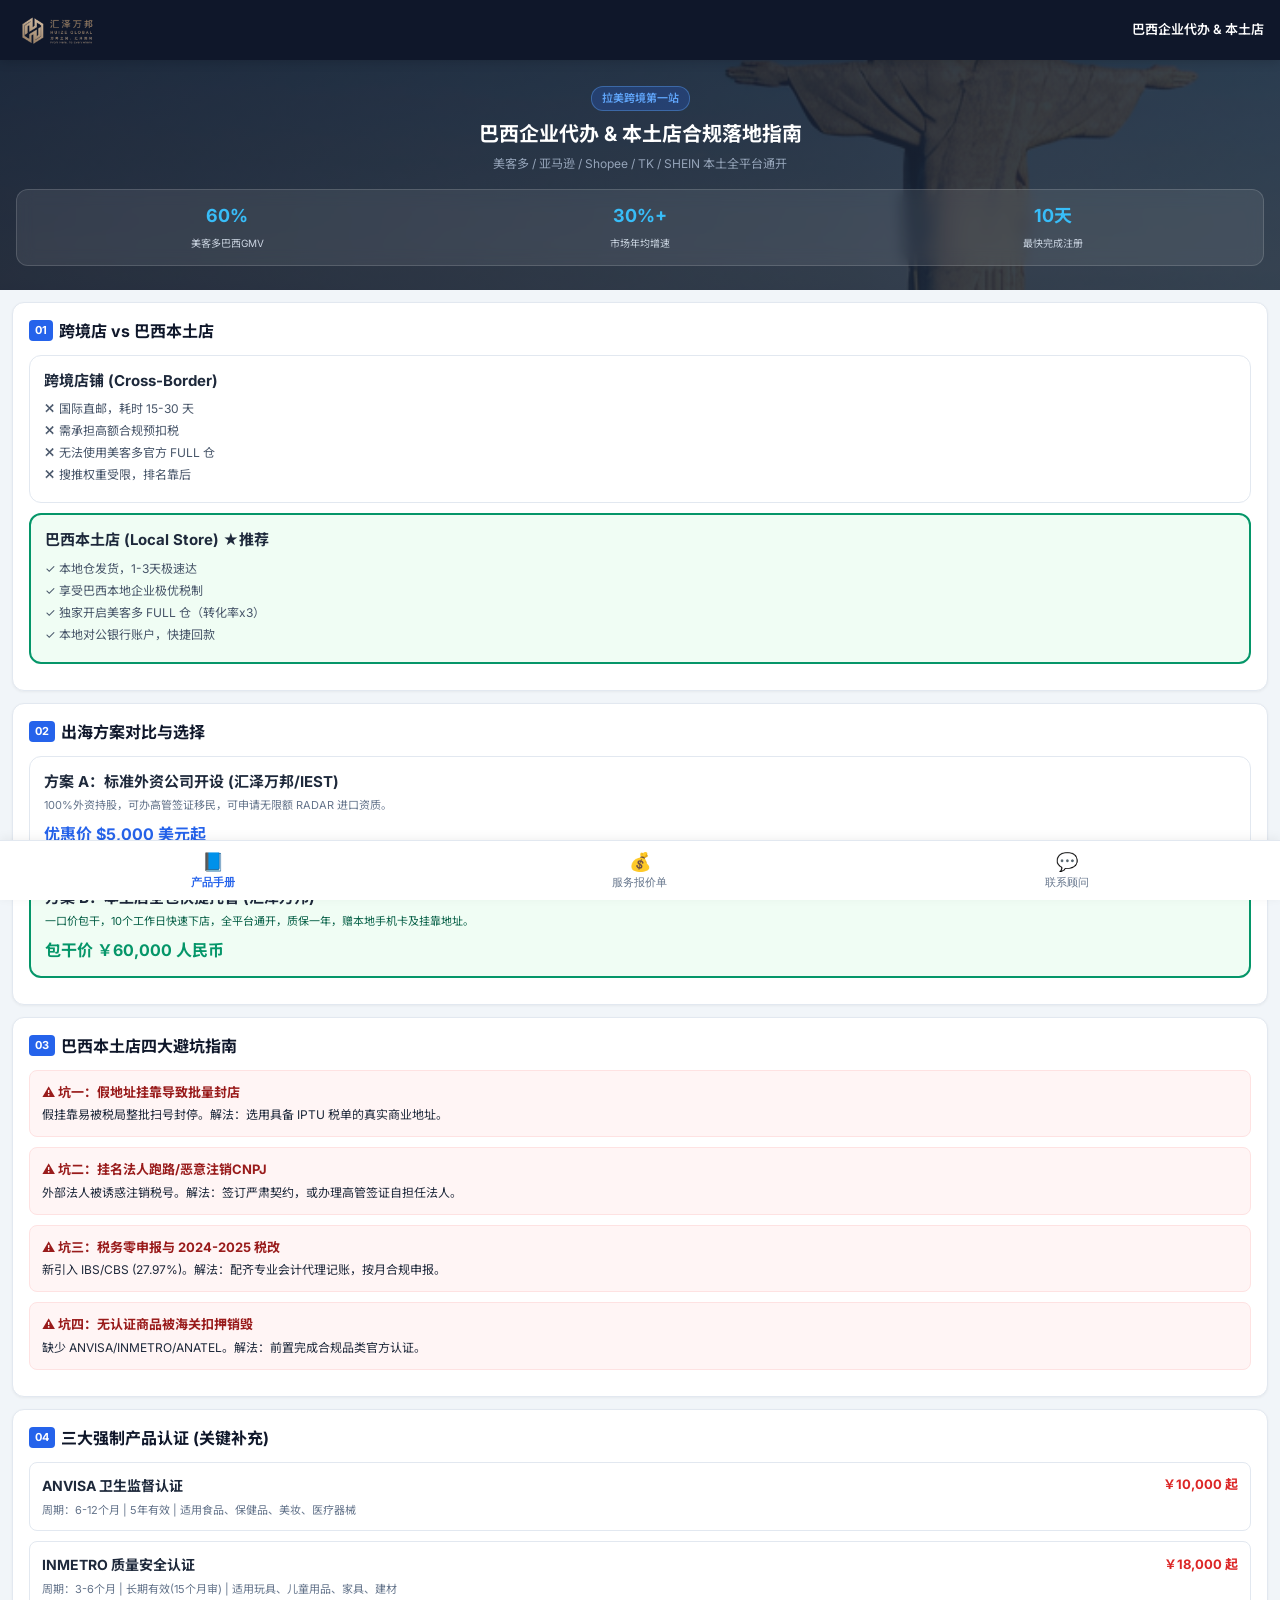
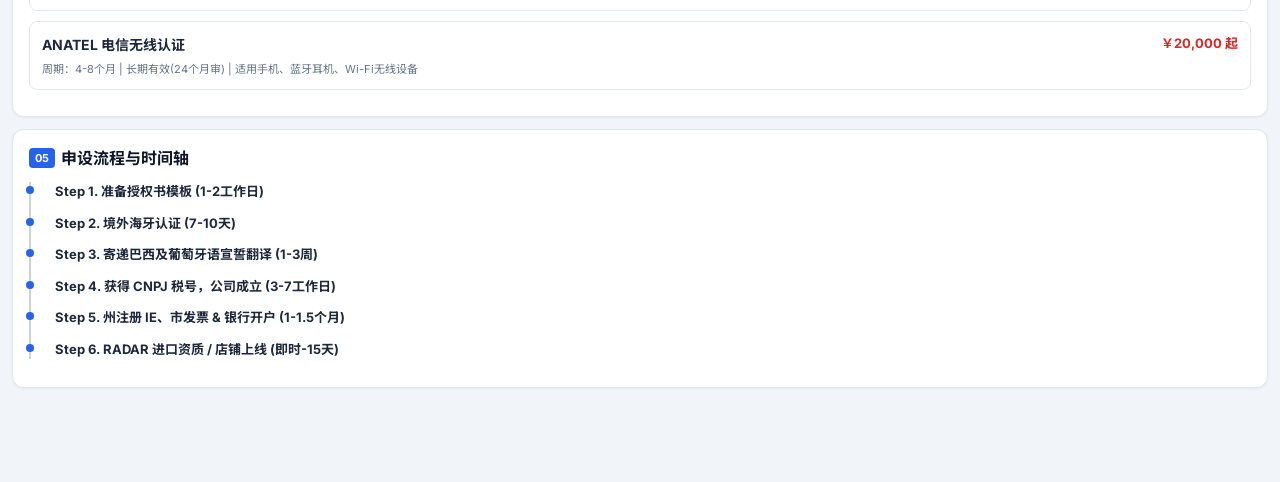
==== h5.html @ 57e7a46a "Update H5 mobile auto-redirect and layout" ====
<!DOCTYPE html>
<html lang="zh-CN">
<head>
    <meta charset="UTF-8">
    <meta name="viewport" content="width=device-width, initial-scale=1.0, maximum-scale=1.0, user-scalable=no, viewport-fit=cover">
    <title>巴西企业代办 & 本土店落地服务 | 微信H5专版</title>

    <link rel="preconnect" href="https://fonts.googleapis.com">
    <link rel="preconnect" href="https://fonts.gstatic.com" crossorigin>
    <link href="https://fonts.googleapis.com/css2?family=Inter:wght@400;600;700&family=Noto+Sans+SC:wght@400;500;700&display=swap" rel="stylesheet">

    <style>
        :root {
            --primary: #0f172a;
            --accent: #2563eb;
            --success: #059669;
            --warning: #d97706;
            --danger: #dc2626;
            --bg-light: #f1f5f9;
            --card-bg: #ffffff;
            --text-main: #1e293b;
            --text-muted: #64748b;
            --radius-md: 12px;
        }

        * {
            box-sizing: border-box;
            margin: 0;
            padding: 0;
            -webkit-tap-highlight-color: transparent;
        }

        body {
            font-family: 'Inter', 'Noto Sans SC', -apple-system, sans-serif;
            background-color: var(--bg-light);
            color: var(--text-main);
            line-height: 1.5;
            padding-bottom: 70px;
        }

        /* H5 顶栏 */
        .h5-header {
            background: var(--primary);
            padding: 12px 16px;
            display: flex;
            align-items: center;
            justify-content: space-between;
            position: sticky;
            top: 0;
            z-index: 100;
            box-shadow: 0 2px 10px rgba(0,0,0,0.15);
        }

        .h5-logo {
            height: 36px;
            width: auto;
            object-fit: contain;
        }

        .h5-header-title {
            color: #ffffff;
            font-size: 13px;
            font-weight: 600;
        }

        /* H5 Hero 区域 */
        .h5-hero {
            background: linear-gradient(135deg, rgba(15, 23, 42, 0.90) 0%, rgba(30, 41, 59, 0.85) 100%), url('[data-uri]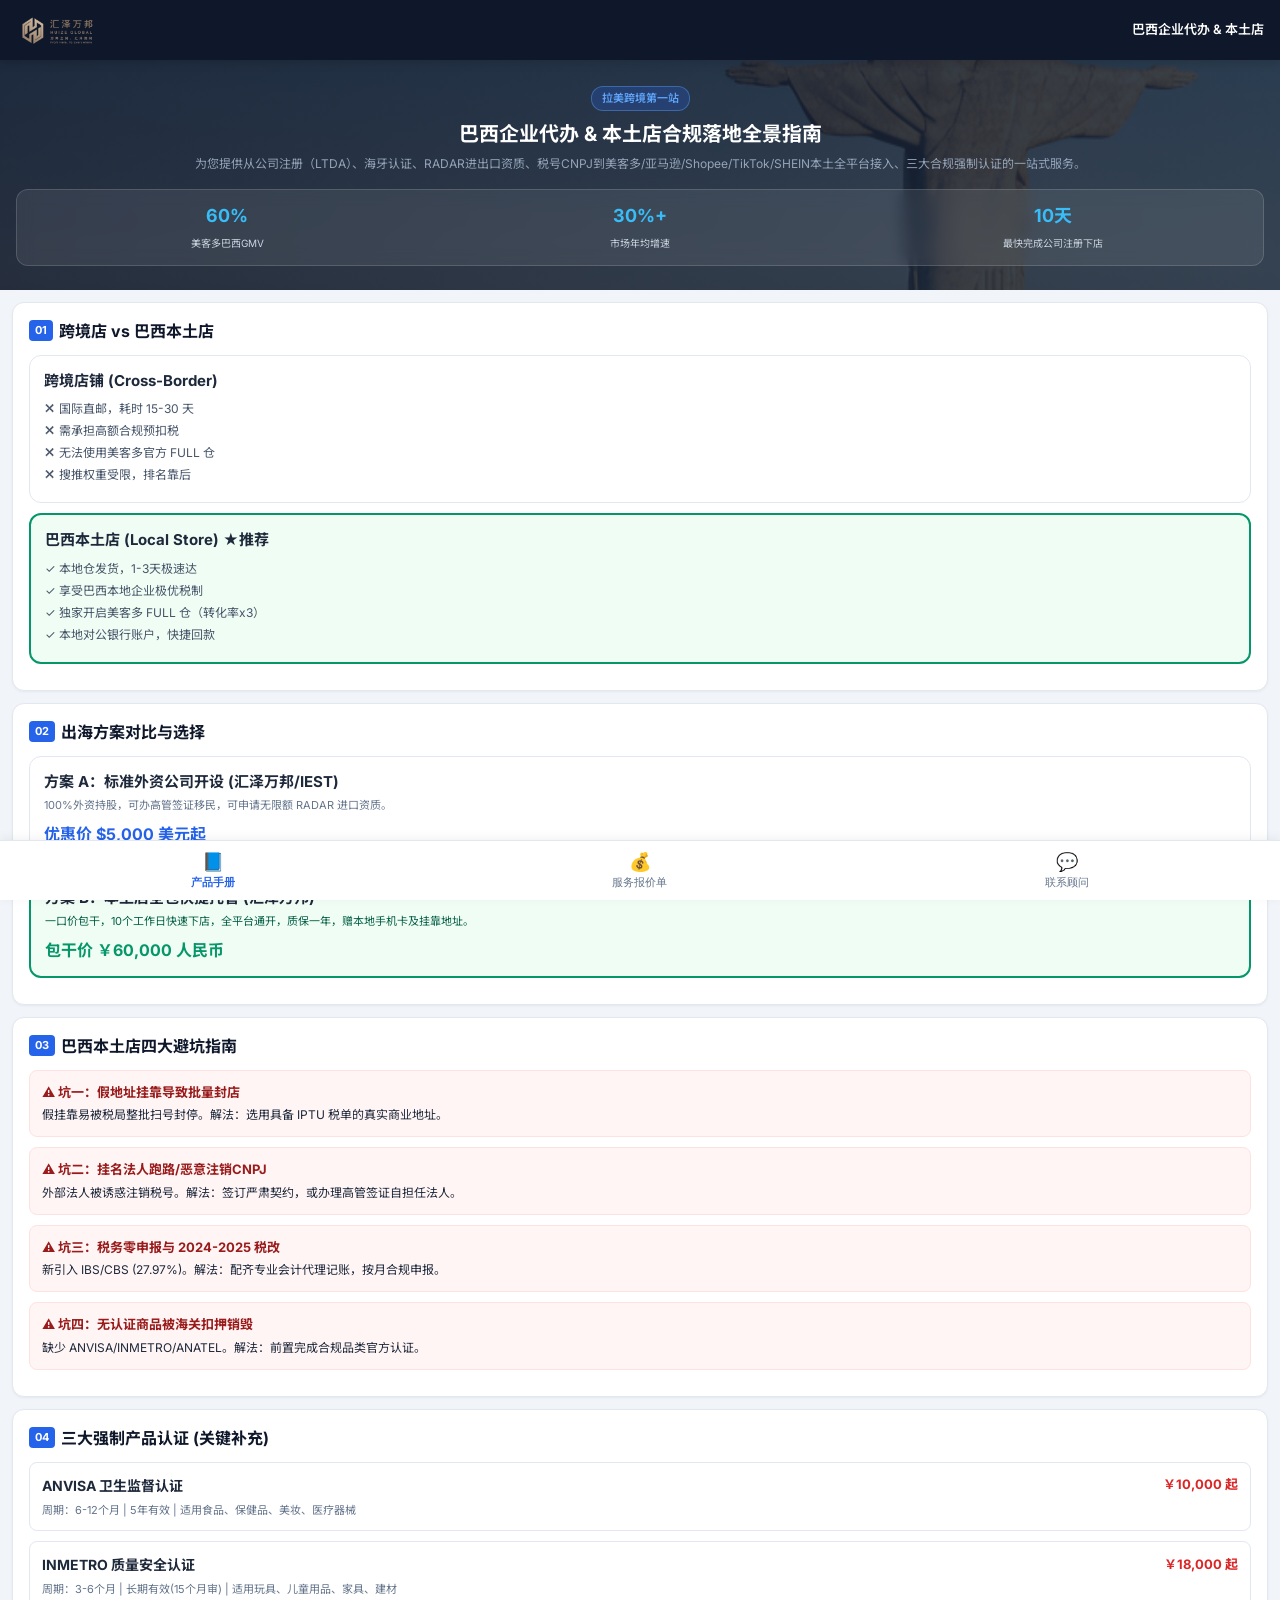
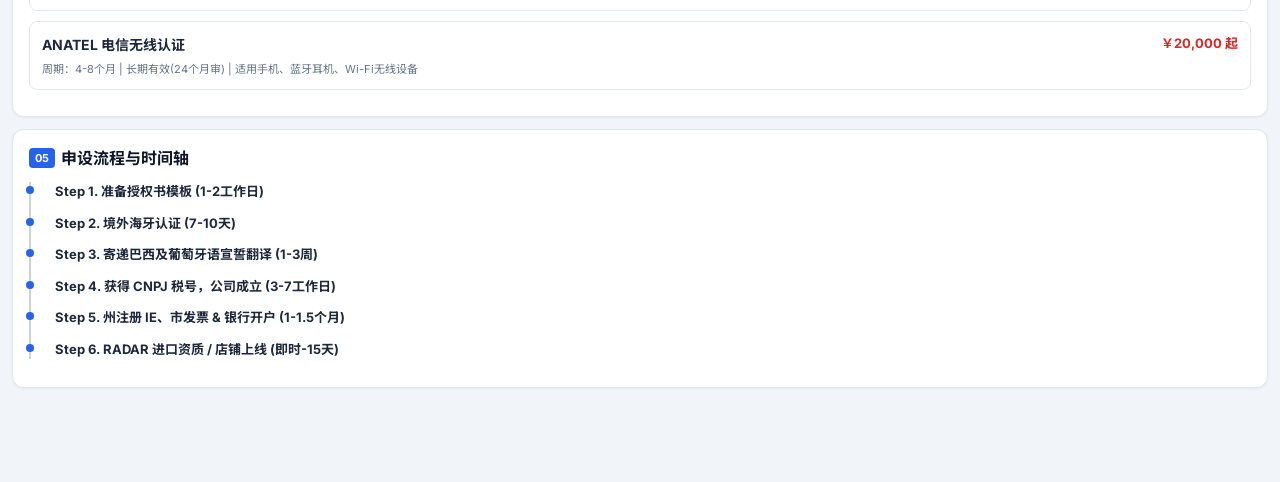
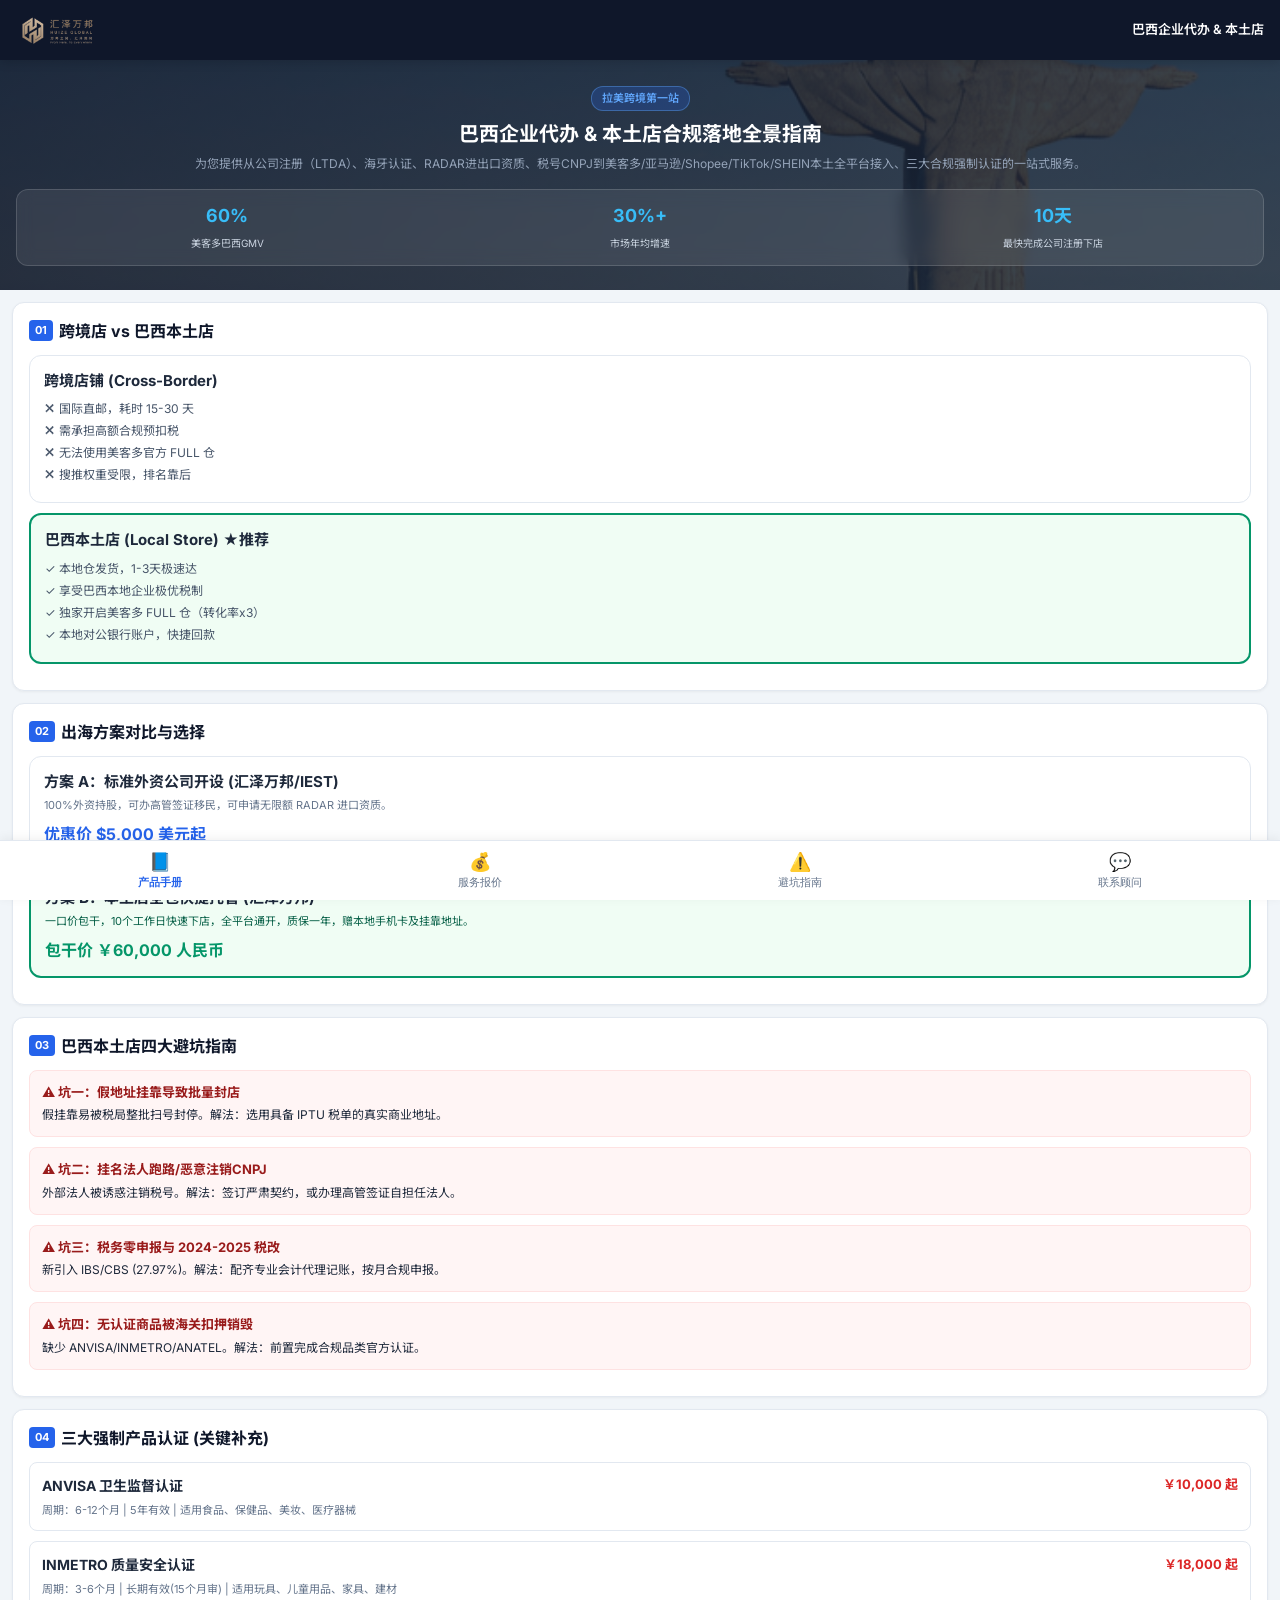
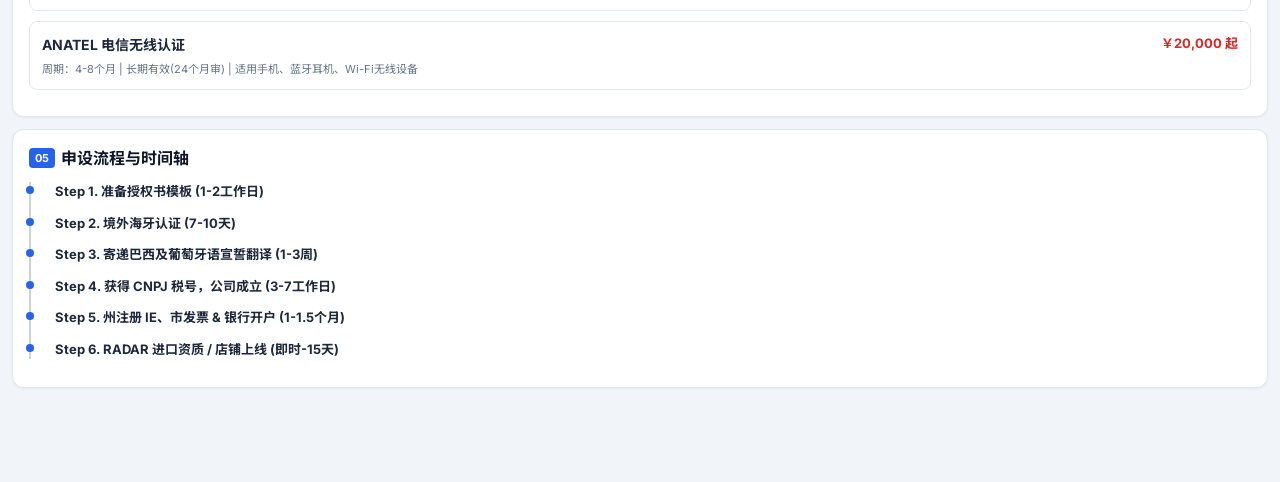
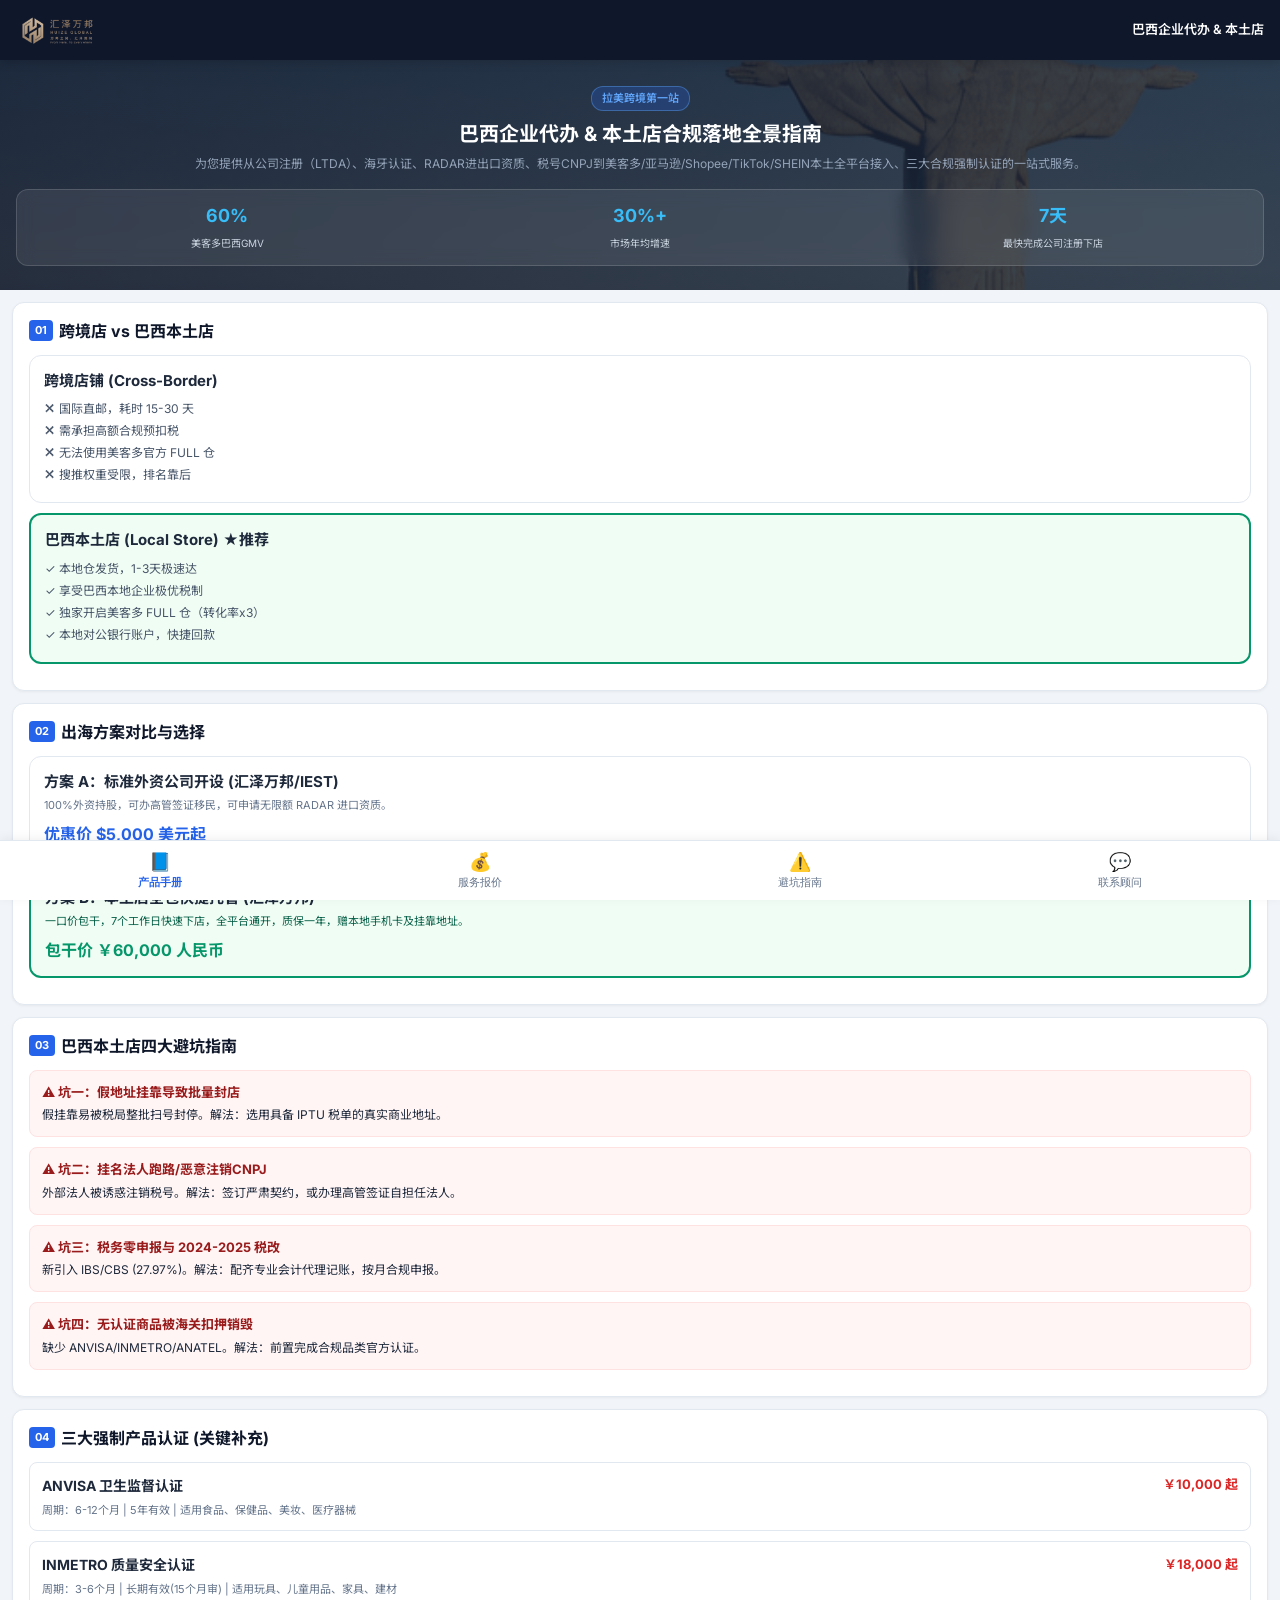
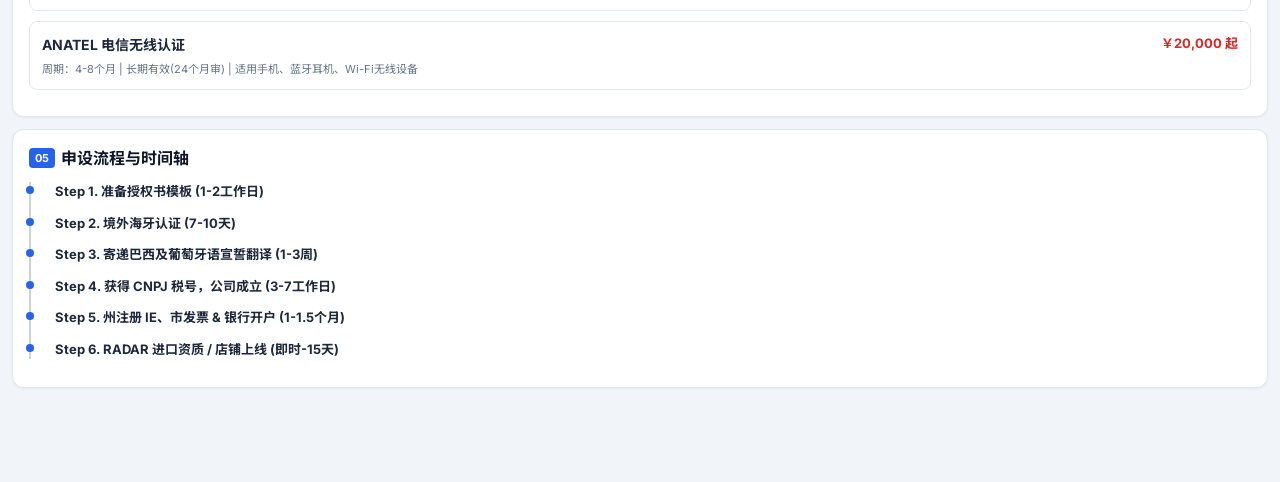
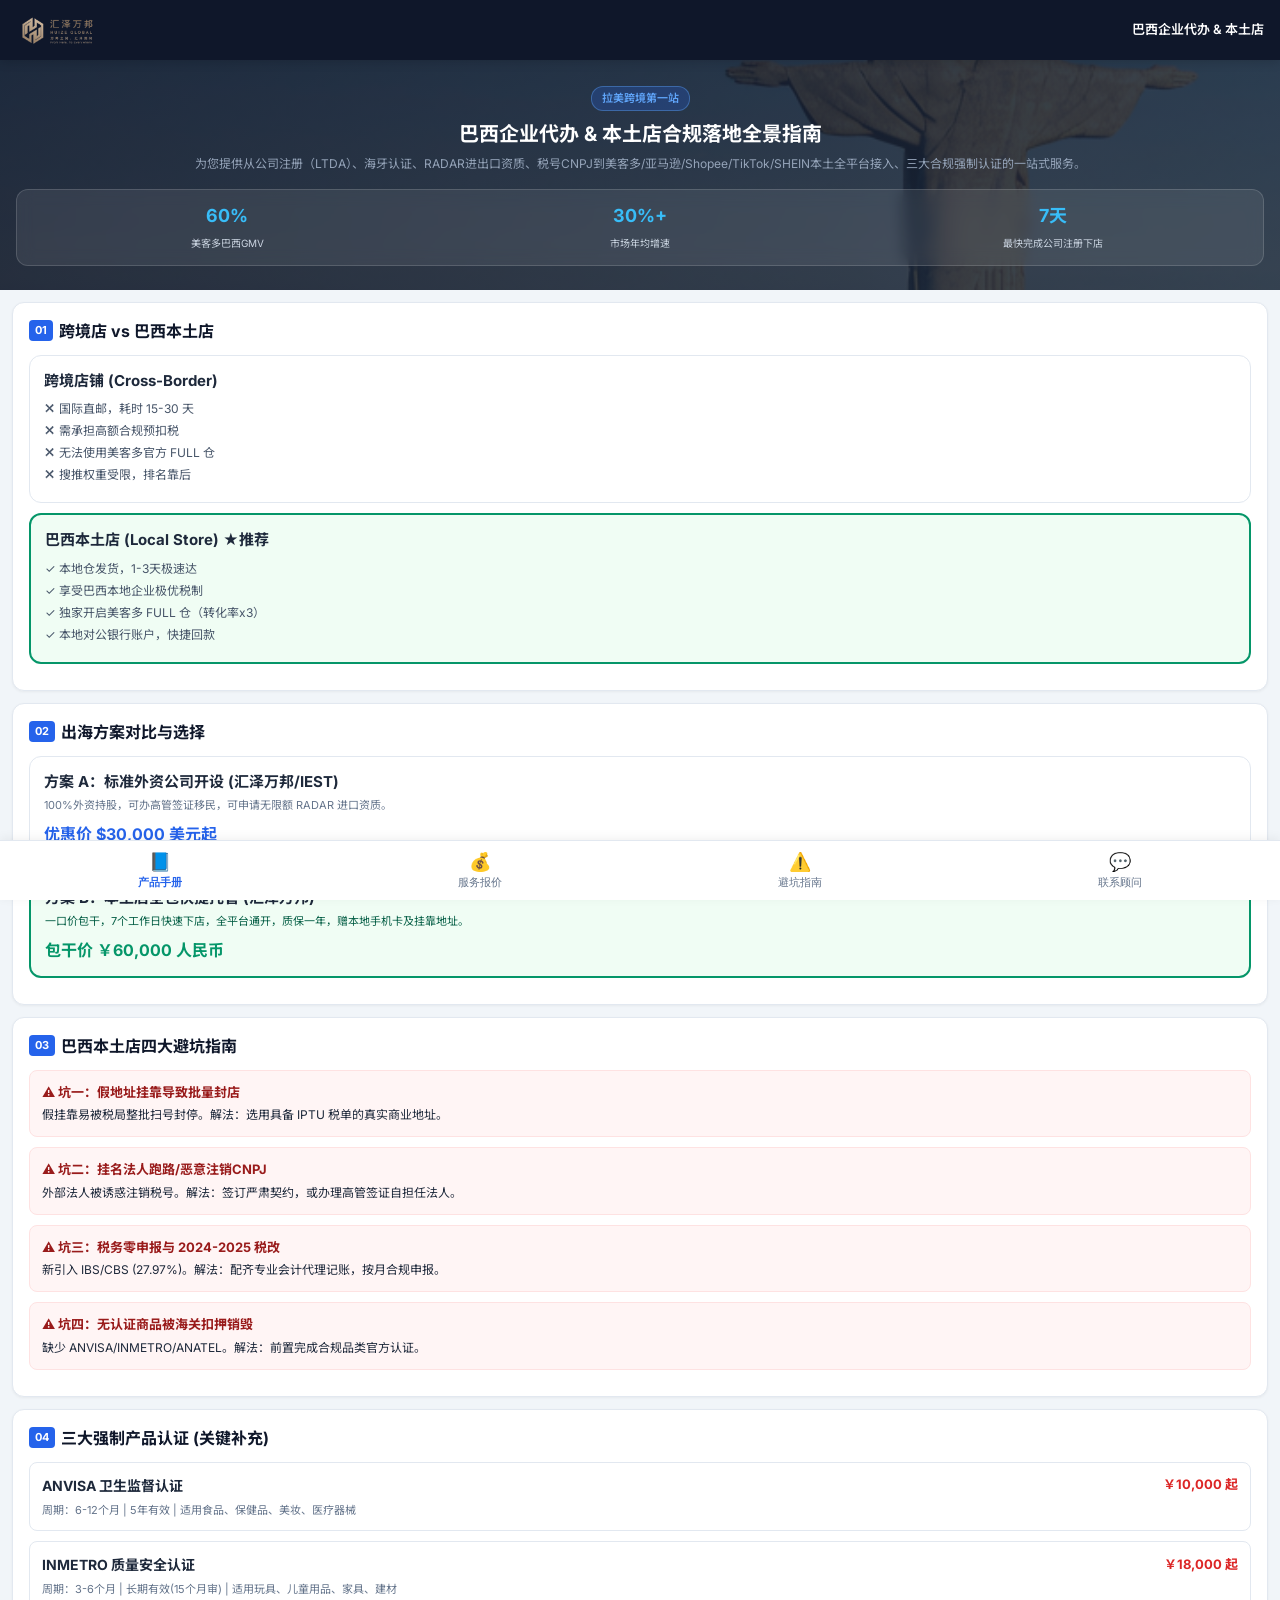
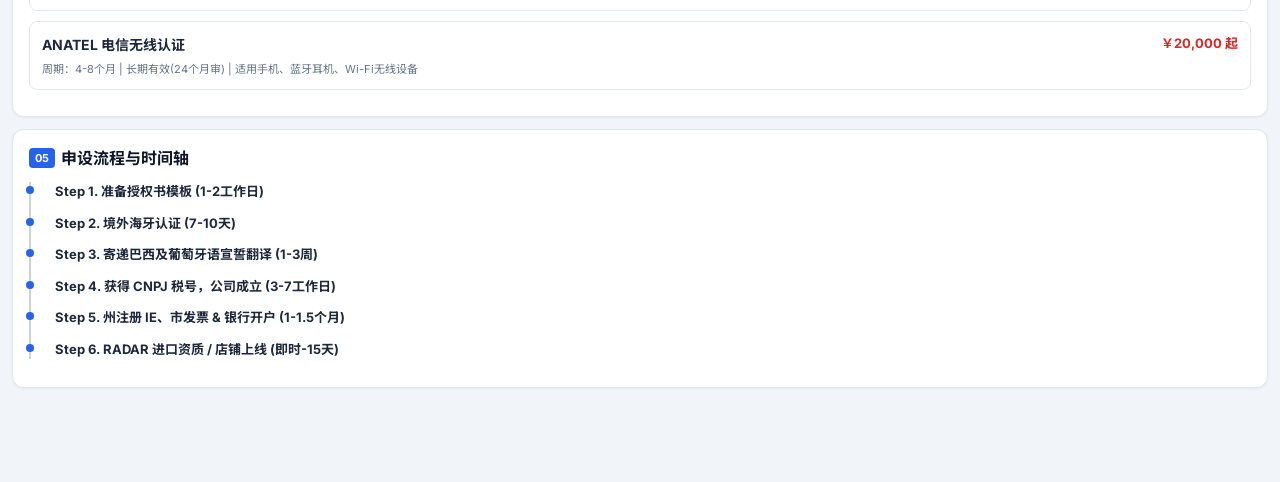
